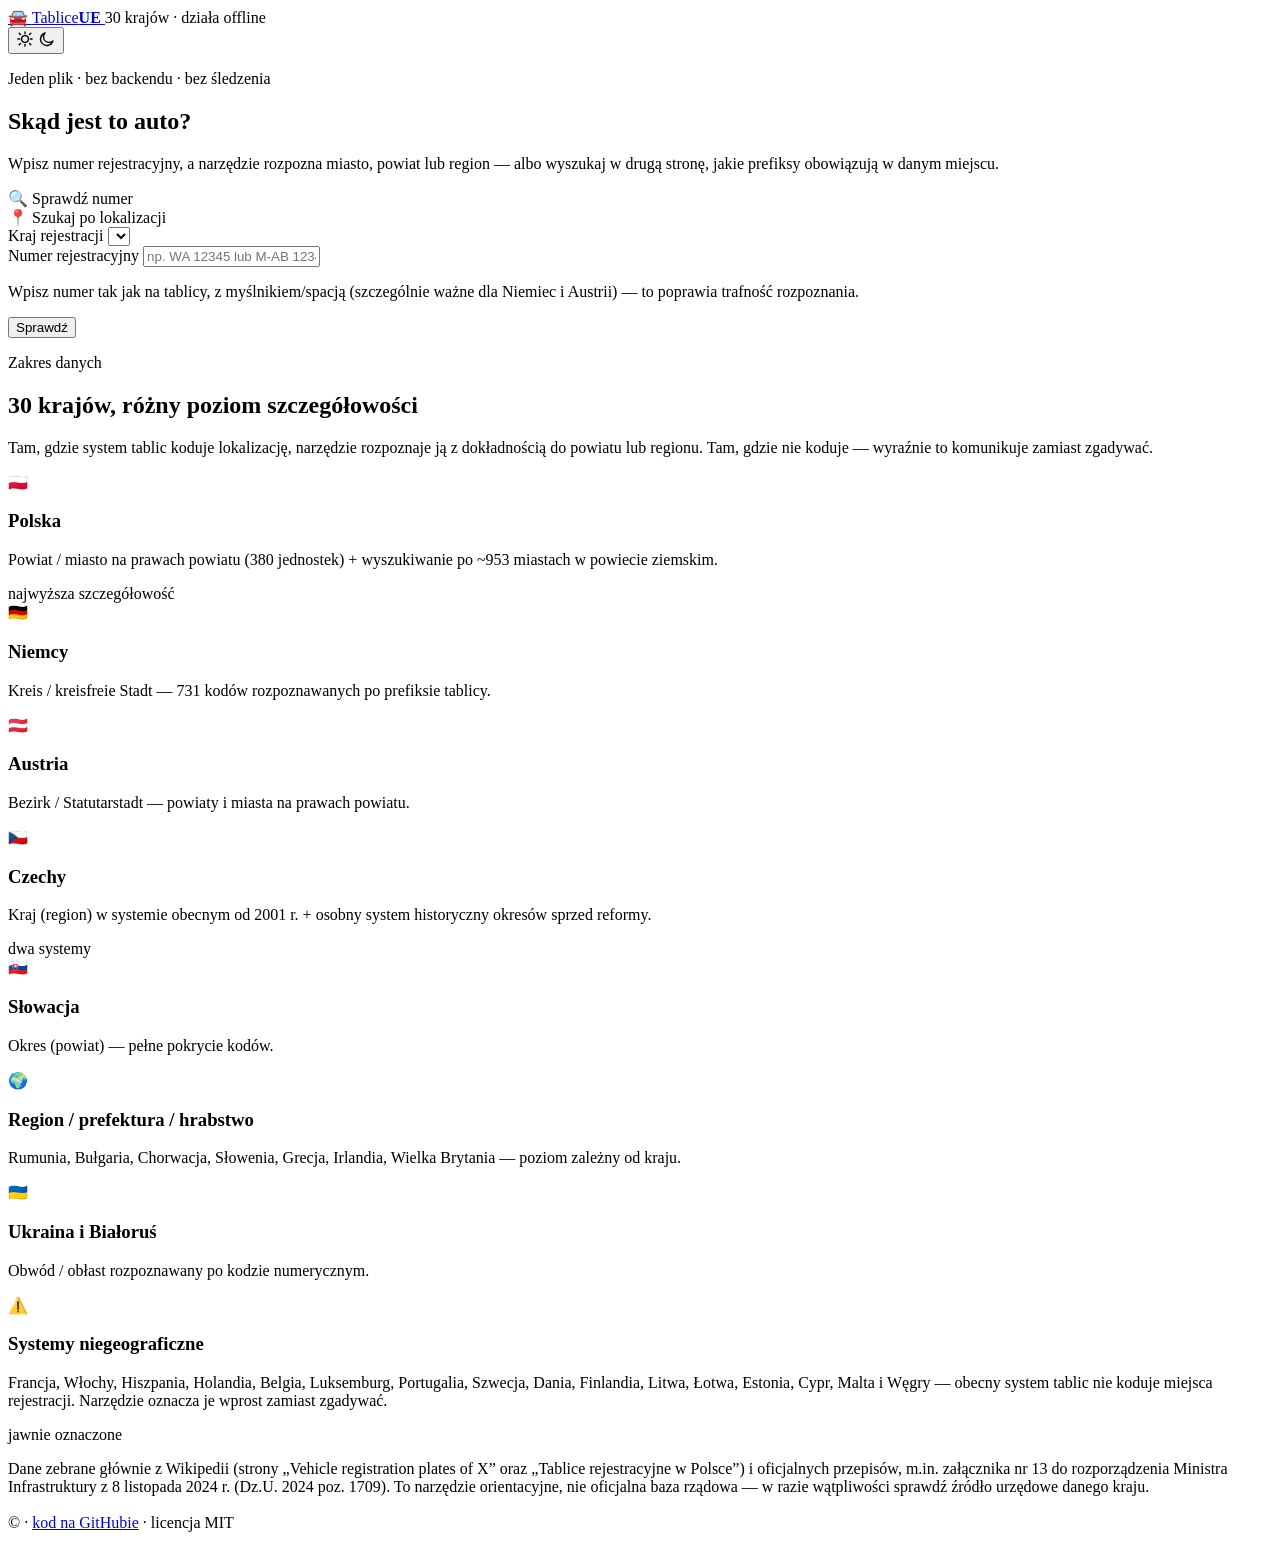
==== shell.html @ 781f21df "Add files via upload" ====
<!DOCTYPE html>
<html lang="pl">
<head>
  <meta charset="UTF-8" />
  <meta name="viewport" content="width=device-width, initial-scale=1.0, maximum-scale=1" />
  <title>Tablice UE — sprawdź skąd jest auto</title>
  <meta name="description" content="Offline'owe narzędzie do rozpoznawania lokalizacji po numerze rejestracyjnym w 30 krajach Europy — i wyszukiwania w drugą stronę." />

  <!-- ===========================================================
       FONTY — Google Fonts: Inter (tekst) + Red Hat Display (nagłówki) + JetBrains Mono (kod/plakietki)
       Aby zmienić font, podmień linki poniżej oraz zmienne
       --font-heading / --font-body / --font-mono w <style>.
       Uwaga: jeśli brak internetu, przeglądarka użyje fontów systemowych (fallback w --font-*).
  ============================================================ -->
  <link rel="preconnect" href="https://fonts.googleapis.com" />
  <link rel="preconnect" href="https://fonts.gstatic.com" crossorigin />
  <link
    href="https://fonts.googleapis.com/css2?family=Red+Hat+Display:wght@500;600;700;800&family=Inter:wght@400;500;600;700&family=JetBrains+Mono:wght@400;500;700&display=swap"
    rel="stylesheet"
  />

  <style>
/*__STYLE__*/
  </style>

  <!-- ===========================================================
       ANTY-FOUC: ustawia motyw PRZED wyrenderowaniem <body>,
       żeby uniknąć "mrugnięcia" jasnym tłem przy starcie w dark mode.
       Klucz musi być zsynchronizowany z STORAGE_KEY w <script> na dole.
  ============================================================ -->
  <script>
    (function () {
      var saved = localStorage.getItem('tablice-ue-theme');
      var theme = saved || (window.matchMedia('(prefers-color-scheme: dark)').matches ? 'dark' : 'light');
      document.documentElement.setAttribute('data-theme', theme);
    })();
  </script>
</head>
<body>

  <!-- ===========================================================
       NAWIGACJA + PRZEŁĄCZNIK MOTYWU (Dark/Light)
       data-theme na <html> jest ustawiane przez script na dole strony.
  ============================================================ -->
  <header class="navbar">
    <div class="navbar__inner container">
      <a href="#top" class="navbar__logo" aria-label="Tablice UE — strona główna">
        <span class="navbar__logo-mark" aria-hidden="true">🚘</span>
        <span>Tablice<strong>UE</strong></span>
      </a>

      <span class="navbar__meta">30 krajów · działa offline</span>

      <div class="navbar__actions">
        <button
          id="theme-toggle"
          class="theme-toggle"
          type="button"
          aria-pressed="false"
          aria-label="Przełącz tryb ciemny/jasny"
        >
          <svg class="theme-toggle__icon theme-toggle__icon--sun" width="18" height="18" viewBox="0 0 24 24" fill="none" aria-hidden="true">
            <circle cx="12" cy="12" r="4.5" stroke="currentColor" stroke-width="1.8"/>
            <path d="M12 2.5v2.5M12 19v2.5M4.2 4.2l1.8 1.8M18 18l1.8 1.8M2.5 12H5M19 12h2.5M4.2 19.8L6 18M18 6l1.8-1.8" stroke="currentColor" stroke-width="1.8" stroke-linecap="round"/>
          </svg>
          <svg class="theme-toggle__icon theme-toggle__icon--moon" width="18" height="18" viewBox="0 0 24 24" fill="none" aria-hidden="true">
            <path d="M20 14.5A8.5 8.5 0 1 1 9.5 4a7 7 0 0 0 10.5 10.5Z" stroke="currentColor" stroke-width="1.8" stroke-linejoin="round"/>
          </svg>
        </button>
      </div>
    </div>
  </header>

  <main id="top">

    <!-- ===========================================================
         HERO
    ============================================================ -->
    <section class="hero" id="hero">
      <div class="hero__bg" aria-hidden="true"></div>

      <div class="container hero__inner">
        <p class="eyebrow">
          <span class="eyebrow__dot" aria-hidden="true"></span>
          Jeden plik · bez backendu · bez śledzenia
        </p>

        <h1 class="hero__title">
          Skąd jest to <span class="hero__title-accent">auto?</span>
        </h1>

        <p class="hero__subtitle">
          Wpisz numer rejestracyjny, a narzędzie rozpozna miasto, powiat lub region —
          albo wyszukaj w drugą stronę, jakie prefiksy obowiązują w danym miejscu.
        </p>
      </div>
    </section>

    <!-- ===========================================================
         NARZĘDZIE — karta z zakładkami (Sprawdź numer / Szukaj po lokalizacji)
         Cała logika w script.js. Aby dodać kolejną zakładkę, skopiuj wzorzec
         .tab + .tab-content i podepnij pod obsługę zakładek w script.js.
    ============================================================ -->
    <section class="tool container">
      <div class="tool-card">

        <div class="tabs" role="tablist" aria-label="Tryb wyszukiwania">
          <div class="tab active" data-tab="forward" role="tab" aria-selected="true">🔍 Sprawdź numer</div>
          <div class="tab" data-tab="reverse" role="tab" aria-selected="false">📍 Szukaj po lokalizacji</div>
        </div>

        <!-- ZAKŁADKA: SPRAWDŹ NUMER -->
        <div id="tab-forward" class="tab-content">
          <div class="field">
            <label for="country-fwd">Kraj rejestracji</label>
            <select id="country-fwd"></select>
          </div>
          <div class="field">
            <label for="plate-input">Numer rejestracyjny</label>
            <input type="text" id="plate-input" placeholder="np. WA 12345 lub M-AB 1234" autocapitalize="characters" />
            <p class="field__hint">Wpisz numer tak jak na tablicy, z myślnikiem/spacją (szczególnie ważne dla Niemiec i Austrii) — to poprawia trafność rozpoznania.</p>
          </div>
          <button class="btn btn--primary" id="btn-check" type="button">Sprawdź</button>
          <div id="country-meta-fwd" class="country-meta"></div>
          <div id="fwd-result" class="result"></div>
        </div>

        <!-- ZAKŁADKA: SZUKAJ PO LOKALIZACJI -->
        <div id="tab-reverse" class="tab-content" hidden>
          <div class="field">
            <label for="country-rev">Kraj</label>
            <select id="country-rev"></select>
          </div>
          <div id="cz-toggle" class="toggle-hist" hidden>
            <button data-mode="modern" class="active" type="button">System obecny (region)</button>
            <button data-mode="historical" type="button">System historyczny (miasto/powiat)</button>
          </div>
          <div class="field" style="margin-top: var(--space-3);">
            <label for="loc-search">Miasto / powiat / region</label>
            <input type="text" id="loc-search" placeholder="zacznij pisać nazwę..." />
          </div>
          <div id="rev-meta" class="country-meta" hidden></div>

          <div class="tool-card tool-card--list">
            <div id="rev-list" class="list"></div>
          </div>
        </div>

      </div>
    </section>

    <!-- ===========================================================
         BENTO GRID — zakres krajów
         Karty podsumowują poziom szczegółowości danych per kraj/grupa krajów.
         Aby dodać kraj, skopiuj .bento-card i umieść w .bento-grid.
    ============================================================ -->
    <section class="section" id="zakres">
      <div class="container">
        <div class="section__header">
          <p class="section__label">Zakres danych</p>
          <h2 class="section__title">30 krajów, różny poziom szczegółowości</h2>
          <p class="section__desc">
            Tam, gdzie system tablic koduje lokalizację, narzędzie rozpoznaje ją
            z dokładnością do powiatu lub regionu. Tam, gdzie nie koduje —
            wyraźnie to komunikuje zamiast zgadywać.
          </p>
        </div>

        <div class="bento-grid">
          <article class="bento-card">
            <div class="bento-card__flag" aria-hidden="true">🇵🇱</div>
            <h3>Polska</h3>
            <p>Powiat / miasto na prawach powiatu (380 jednostek) + wyszukiwanie po ~953 miastach w powiecie ziemskim.</p>
            <span class="bento-card__tag">najwyższa szczegółowość</span>
          </article>

          <article class="bento-card">
            <div class="bento-card__flag" aria-hidden="true">🇩🇪</div>
            <h3>Niemcy</h3>
            <p>Kreis / kreisfreie Stadt — 731 kodów rozpoznawanych po prefiksie tablicy.</p>
          </article>

          <article class="bento-card">
            <div class="bento-card__flag" aria-hidden="true">🇦🇹</div>
            <h3>Austria</h3>
            <p>Bezirk / Statutarstadt — powiaty i miasta na prawach powiatu.</p>
          </article>

          <article class="bento-card">
            <div class="bento-card__flag" aria-hidden="true">🇨🇿</div>
            <h3>Czechy</h3>
            <p>Kraj (region) w systemie obecnym od 2001 r. + osobny system historyczny okresów sprzed reformy.</p>
            <span class="bento-card__tag">dwa systemy</span>
          </article>

          <article class="bento-card">
            <div class="bento-card__flag" aria-hidden="true">🇸🇰</div>
            <h3>Słowacja</h3>
            <p>Okres (powiat) — pełne pokrycie kodów.</p>
          </article>

          <article class="bento-card">
            <div class="bento-card__flag" aria-hidden="true">🌍</div>
            <h3>Region / prefektura / hrabstwo</h3>
            <p>Rumunia, Bułgaria, Chorwacja, Słowenia, Grecja, Irlandia, Wielka Brytania — poziom zależny od kraju.</p>
          </article>

          <article class="bento-card">
            <div class="bento-card__flag" aria-hidden="true">🇺🇦</div>
            <h3>Ukraina i Białoruś</h3>
            <p>Obwód / obłast rozpoznawany po kodzie numerycznym.</p>
          </article>

          <article class="bento-card bento-card--wide" style="grid-column: span 2;">
            <div class="bento-card__flag" aria-hidden="true">⚠️</div>
            <h3>Systemy niegeograficzne</h3>
            <p>
              Francja, Włochy, Hiszpania, Holandia, Belgia, Luksemburg, Portugalia, Szwecja, Dania,
              Finlandia, Litwa, Łotwa, Estonia, Cypr, Malta i Węgry — obecny system tablic nie koduje
              miejsca rejestracji. Narzędzie oznacza je wprost zamiast zgadywać.
            </p>
            <span class="bento-card__tag">jawnie oznaczone</span>
          </article>
        </div>
      </div>
    </section>

  </main>

  <!-- ===========================================================
       STOPKA
  ============================================================ -->
  <footer class="footer" id="footer">
    <div class="container">
      <p>
        Dane zebrane głównie z Wikipedii (strony „Vehicle registration plates of X” oraz
        „Tablice rejestracyjne w Polsce”) i oficjalnych przepisów, m.in. załącznika nr 13
        do rozporządzenia Ministra Infrastruktury z 8 listopada 2024 r. (Dz.U. 2024 poz. 1709).
        To narzędzie orientacyjne, nie oficjalna baza rządowa — w razie wątpliwości sprawdź
        źródło urzędowe danego kraju.
        <br /><br />
        © <span id="year"></span> ·
        <a href="https://github.com/pwasiak30/tablice-rejestracyjne" target="_blank" rel="noopener noreferrer">kod na GitHubie</a>
        · licencja MIT
      </p>
    </div>
  </footer>

  <!-- ===========================================================
       DANE — osadzone jako JSON, żeby cała aplikacja działała
       offline z jednego pliku (bez fetch/backendu).
       Źródło: data.json (generowane przez build_poland.py / build_all.py).
  ============================================================ -->
  <script id="plate-data" type="application/json">__DATA__</script>

  <script>
/*__SCRIPT__*/
  </script>
</body>
</html>
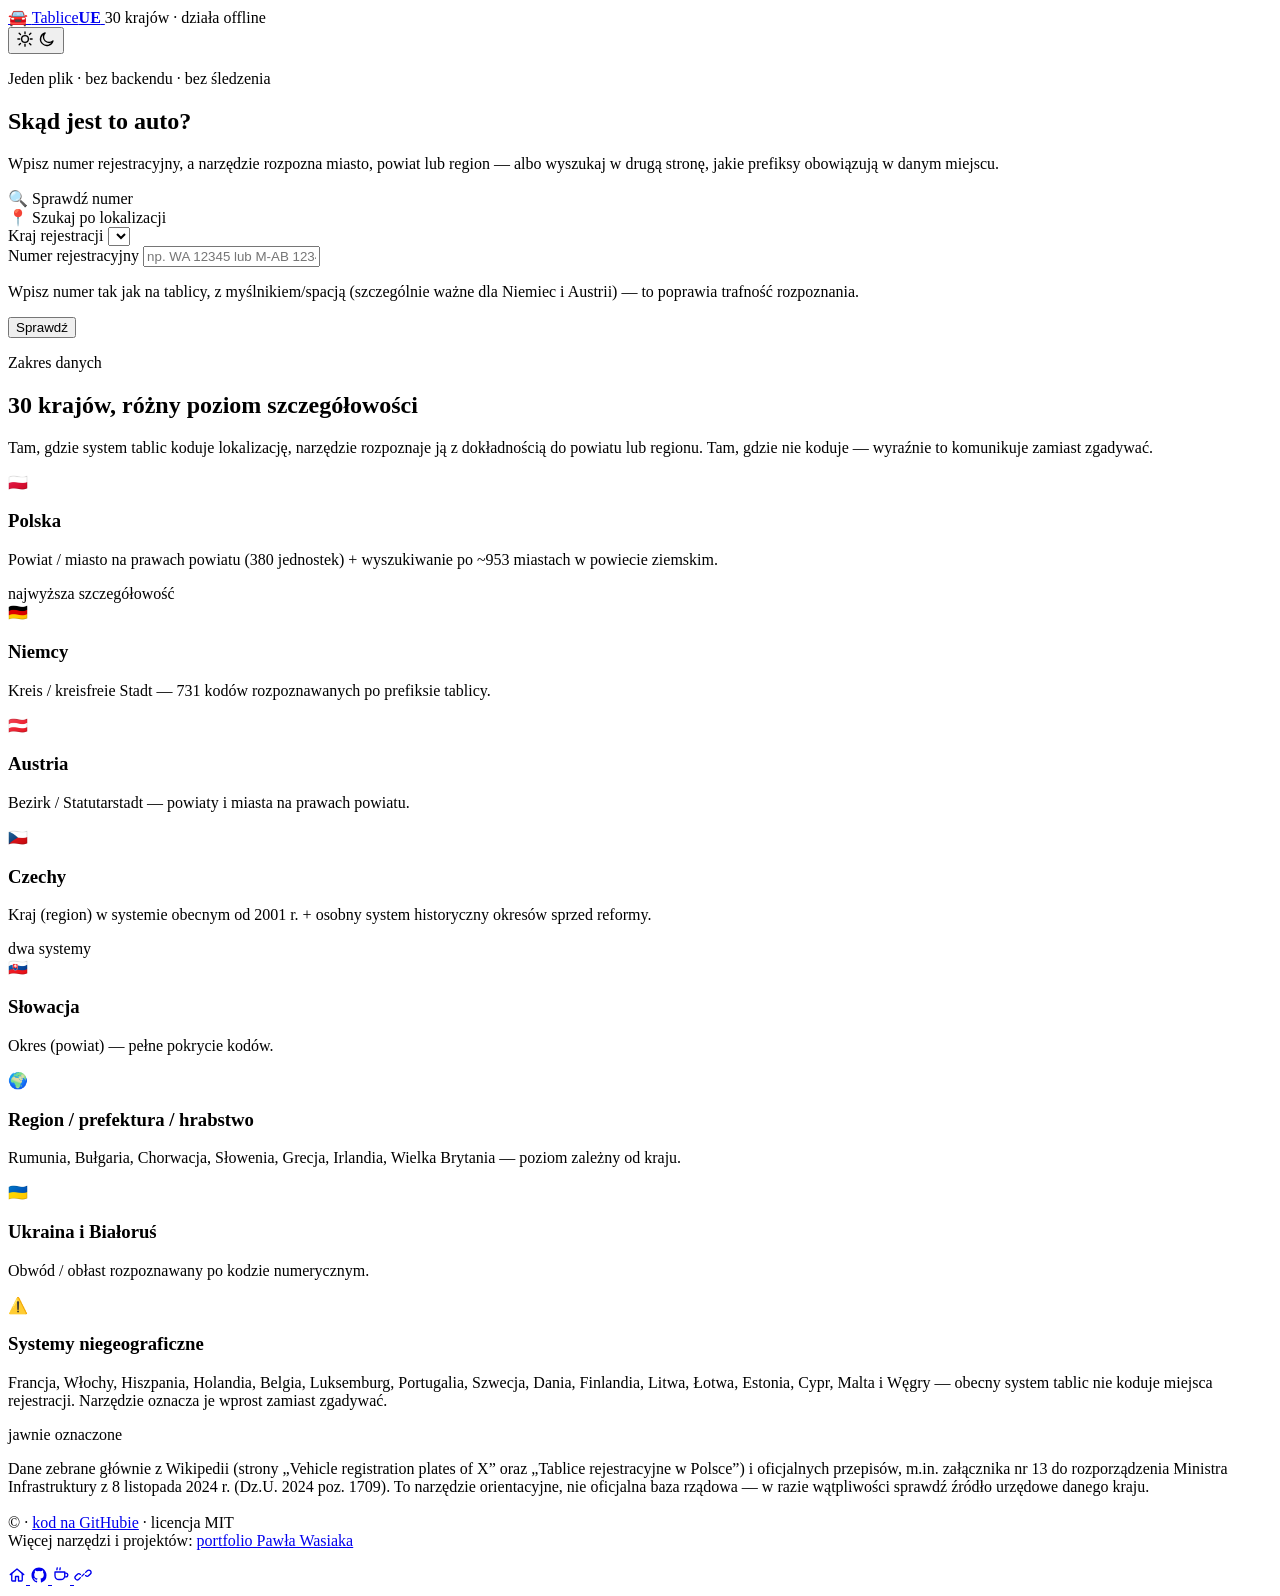
==== commit 56d52947: "Add files via upload" ====
--- a/shell.html
+++ b/shell.html
@@ -242,9 +242,34 @@
         © <span id="year"></span> ·
         <a href="https://github.com/pwasiak30/tablice-rejestracyjne" target="_blank" rel="noopener noreferrer">kod na GitHubie</a>
         · licencja MIT
+        <br />
+        <span class="footer__portfolio">
+          Więcej narzędzi i projektów: <a href="https://pwasiak30.github.io/pawel-wasiak-portfolio/" target="_blank" rel="noopener noreferrer">portfolio Pawła Wasiaka</a>
+        </span>
       </p>
     </div>
   </footer>
+
+  <!-- ===========================================================
+       PŁYWAK Z LINKAMI (link-dock)
+       Stały element w prawym dolnym rogu, obecny na każdej stronie
+       zgodnie z odgórnym stylem projektu (wzorem linktree.wasiakpawel.pl).
+       Aby dodać/zmienić link, skopiuj wzorzec .link-dock__item.
+  ============================================================ -->
+  <nav class="link-dock" aria-label="Szybkie linki">
+    <a class="link-dock__item" href="https://pwasiak30.github.io/pawel-wasiak-portfolio/" target="_blank" rel="noopener noreferrer" aria-label="Portfolio / strona główna" title="Portfolio">
+      <svg width="18" height="18" viewBox="0 0 24 24" fill="none" aria-hidden="true"><path d="M3 11.5 12 4l9 7.5" stroke="currentColor" stroke-width="1.8" stroke-linecap="round" stroke-linejoin="round"/><path d="M5 10v9a1 1 0 0 0 1 1h4v-6h4v6h4a1 1 0 0 0 1-1v-9" stroke="currentColor" stroke-width="1.8" stroke-linecap="round" stroke-linejoin="round"/></svg>
+    </a>
+    <a class="link-dock__item" href="https://github.com/pwasiak30" target="_blank" rel="noopener noreferrer" aria-label="GitHub" title="GitHub">
+      <svg width="18" height="18" viewBox="0 0 24 24" fill="none" aria-hidden="true"><path d="M12 2C6.48 2 2 6.58 2 12.2c0 4.5 2.87 8.32 6.84 9.67.5.1.68-.22.68-.5v-1.75c-2.78.62-3.37-1.37-3.37-1.37-.46-1.2-1.11-1.52-1.11-1.52-.91-.64.07-.63.07-.63 1 .07 1.53 1.05 1.53 1.05.9 1.57 2.34 1.12 2.91.86.09-.67.35-1.12.64-1.38-2.22-.26-4.56-1.14-4.56-5.07 0-1.12.39-2.04 1.03-2.76-.1-.26-.45-1.31.1-2.72 0 0 .84-.28 2.75 1.05a9.3 9.3 0 0 1 5 0c1.9-1.33 2.74-1.05 2.74-1.05.56 1.41.21 2.46.1 2.72.65.72 1.03 1.64 1.03 2.76 0 3.94-2.34 4.8-4.57 5.06.36.32.68.94.68 1.9v2.82c0 .28.18.61.69.5A10.03 10.03 0 0 0 22 12.2C22 6.58 17.52 2 12 2Z" fill="currentColor"/></svg>
+    </a>
+    <a class="link-dock__item" href="https://suppi.pl/pawelwasiak" target="_blank" rel="noopener noreferrer" aria-label="Postaw kawę (Suppi)" title="Postaw kawę">
+      <svg width="18" height="18" viewBox="0 0 24 24" fill="none" aria-hidden="true"><path d="M4 8h13v5a5 5 0 0 1-5 5H9a5 5 0 0 1-5-5V8Z" stroke="currentColor" stroke-width="1.8" stroke-linejoin="round"/><path d="M17 9.5h1.5a2.5 2.5 0 0 1 0 5H17" stroke="currentColor" stroke-width="1.8" stroke-linecap="round"/><path d="M7 2.5c-.5 1 0 1.5-.5 2.5M11 2.5c-.5 1 0 1.5-.5 2.5" stroke="currentColor" stroke-width="1.8" stroke-linecap="round"/></svg>
+    </a>
+    <a class="link-dock__item link-dock__item--accent" href="https://linktree.wasiakpawel.pl/" target="_blank" rel="noopener noreferrer" aria-label="Pełny linktree" title="Wszystkie linki">
+      <svg width="18" height="18" viewBox="0 0 24 24" fill="none" aria-hidden="true"><path d="M10.5 13.5 13.5 10.5" stroke="currentColor" stroke-width="1.8" stroke-linecap="round"/><path d="M8.5 15.5 6.4 17.6a3 3 0 0 1-4.24-4.24L4.3 11.2a3 3 0 0 1 4.24 0" stroke="currentColor" stroke-width="1.8" stroke-linecap="round" stroke-linejoin="round"/><path d="M15.5 8.5l2.1-2.1a3 3 0 1 1 4.24 4.24L19.7 12.8a3 3 0 0 1-4.24 0" stroke="currentColor" stroke-width="1.8" stroke-linecap="round" stroke-linejoin="round"/></svg>
+    </a>
+  </nav>
 
   <!-- ===========================================================
        DANE — osadzone jako JSON, żeby cała aplikacja działała
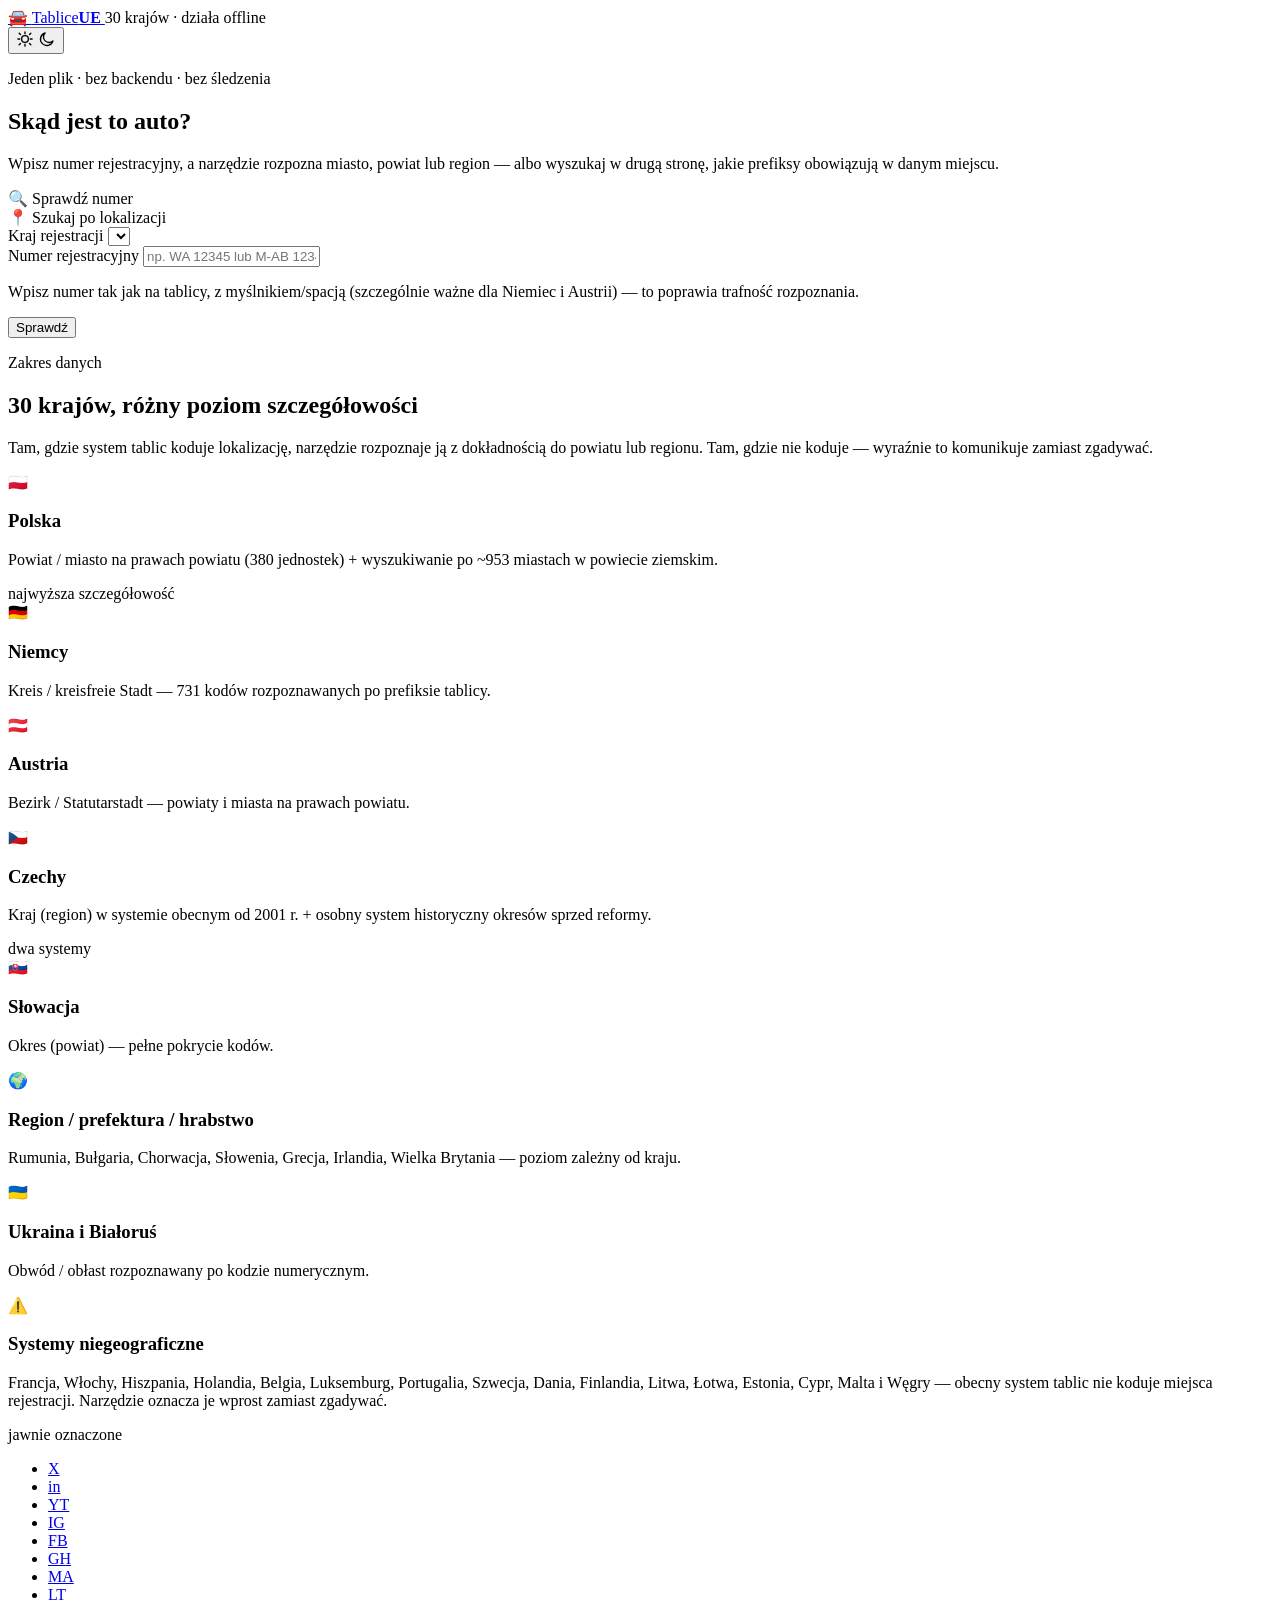
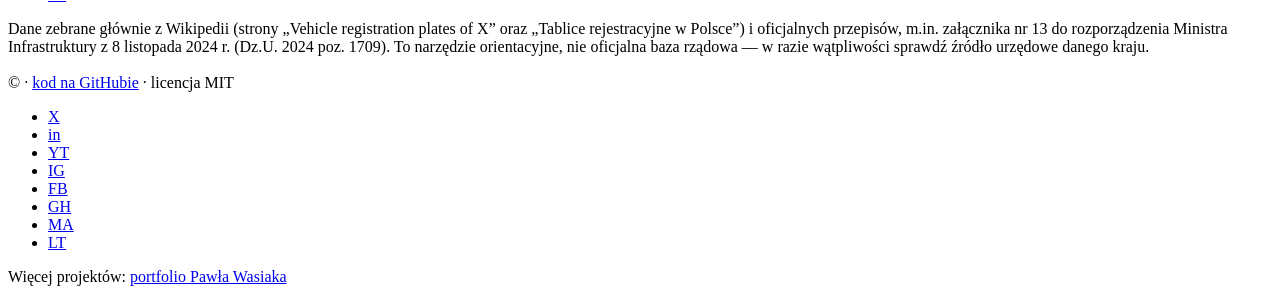
==== commit a5aea385: "Add files via upload" ====
--- a/shell.html
+++ b/shell.html
@@ -228,6 +228,28 @@
   </main>
 
   <!-- ===========================================================
+       SOCIAL FAB — stały, statyczny pasek z linkami autora.
+       OBOWIĄZKOWY na każdej stronie w tym design systemie (patrz
+       claude/styl-wizualny.md w projekcie „Projekty spoza psychologii").
+       Bez JS do rozwijania — zwykła lista linków, zawsze widoczna.
+       Mobile: pigułka na dole. Desktop (≥768px): pionowa kolumna
+       przy lewej krawędzi. Ten sam zestaw linków jest też w stopce
+       (.social-links) — przy zmianie zaktualizuj OBA miejsca.
+  ============================================================ -->
+  <nav class="social-fab" aria-label="Media społecznościowe">
+    <ul class="social-fab__list">
+      <li><a class="social-fab__link" href="https://x.com/wasiak_dsm" target="_blank" rel="noopener noreferrer" aria-label="X (Twitter)">X</a></li>
+      <li><a class="social-fab__link" href="https://www.linkedin.com/in/pwasiak30" target="_blank" rel="noopener noreferrer" aria-label="LinkedIn">in</a></li>
+      <li><a class="social-fab__link" href="https://www.youtube.com/@psychologia.wasiak" target="_blank" rel="noopener noreferrer" aria-label="YouTube">YT</a></li>
+      <li><a class="social-fab__link" href="https://www.instagram.com/psychologia.wasiak/" target="_blank" rel="noopener noreferrer" aria-label="Instagram">IG</a></li>
+      <li><a class="social-fab__link" href="https://www.facebook.com/psychologia.wasiak" target="_blank" rel="noopener noreferrer" aria-label="Facebook">FB</a></li>
+      <li><a class="social-fab__link" href="https://github.com/pwasiak30" target="_blank" rel="noopener noreferrer" aria-label="GitHub">GH</a></li>
+      <li><a class="social-fab__link" href="https://mastodon.social/@s3in610" target="_blank" rel="noopener noreferrer" aria-label="Mastodon">MA</a></li>
+      <li><a class="social-fab__link" href="https://linktree.wasiakpawel.pl/" target="_blank" rel="noopener noreferrer" aria-label="Linktree">LT</a></li>
+    </ul>
+  </nav>
+
+  <!-- ===========================================================
        STOPKA
   ============================================================ -->
   <footer class="footer" id="footer">
@@ -242,34 +264,24 @@
         © <span id="year"></span> ·
         <a href="https://github.com/pwasiak30/tablice-rejestracyjne" target="_blank" rel="noopener noreferrer">kod na GitHubie</a>
         · licencja MIT
-        <br />
-        <span class="footer__portfolio">
-          Więcej narzędzi i projektów: <a href="https://pwasiak30.github.io/pawel-wasiak-portfolio/" target="_blank" rel="noopener noreferrer">portfolio Pawła Wasiaka</a>
-        </span>
       </p>
+
+      <!-- Rząd ikon social — ten sam zestaw co .social-fab powyżej -->
+      <ul class="social-links" aria-label="Media społecznościowe">
+        <li><a class="social-links__link" href="https://x.com/wasiak_dsm" target="_blank" rel="noopener noreferrer" aria-label="X (Twitter)">X</a></li>
+        <li><a class="social-links__link" href="https://www.linkedin.com/in/pwasiak30" target="_blank" rel="noopener noreferrer" aria-label="LinkedIn">in</a></li>
+        <li><a class="social-links__link" href="https://www.youtube.com/@psychologia.wasiak" target="_blank" rel="noopener noreferrer" aria-label="YouTube">YT</a></li>
+        <li><a class="social-links__link" href="https://www.instagram.com/psychologia.wasiak/" target="_blank" rel="noopener noreferrer" aria-label="Instagram">IG</a></li>
+        <li><a class="social-links__link" href="https://www.facebook.com/psychologia.wasiak" target="_blank" rel="noopener noreferrer" aria-label="Facebook">FB</a></li>
+        <li><a class="social-links__link" href="https://github.com/pwasiak30" target="_blank" rel="noopener noreferrer" aria-label="GitHub">GH</a></li>
+        <li><a class="social-links__link" href="https://mastodon.social/@s3in610" target="_blank" rel="noopener noreferrer" aria-label="Mastodon">MA</a></li>
+        <li><a class="social-links__link" href="https://linktree.wasiakpawel.pl/" target="_blank" rel="noopener noreferrer" aria-label="Linktree">LT</a></li>
+      </ul>
+
+      <!-- Odwołanie tekstowe do portfolio — obowiązkowe, pod linią copyright -->
+      <p class="footer__portfolio">Więcej projektów: <a href="https://linktree.wasiakpawel.pl/" target="_blank" rel="noopener noreferrer">portfolio Pawła Wasiaka</a></p>
     </div>
   </footer>
-
-  <!-- ===========================================================
-       PŁYWAK Z LINKAMI (link-dock)
-       Stały element w prawym dolnym rogu, obecny na każdej stronie
-       zgodnie z odgórnym stylem projektu (wzorem linktree.wasiakpawel.pl).
-       Aby dodać/zmienić link, skopiuj wzorzec .link-dock__item.
-  ============================================================ -->
-  <nav class="link-dock" aria-label="Szybkie linki">
-    <a class="link-dock__item" href="https://pwasiak30.github.io/pawel-wasiak-portfolio/" target="_blank" rel="noopener noreferrer" aria-label="Portfolio / strona główna" title="Portfolio">
-      <svg width="18" height="18" viewBox="0 0 24 24" fill="none" aria-hidden="true"><path d="M3 11.5 12 4l9 7.5" stroke="currentColor" stroke-width="1.8" stroke-linecap="round" stroke-linejoin="round"/><path d="M5 10v9a1 1 0 0 0 1 1h4v-6h4v6h4a1 1 0 0 0 1-1v-9" stroke="currentColor" stroke-width="1.8" stroke-linecap="round" stroke-linejoin="round"/></svg>
-    </a>
-    <a class="link-dock__item" href="https://github.com/pwasiak30" target="_blank" rel="noopener noreferrer" aria-label="GitHub" title="GitHub">
-      <svg width="18" height="18" viewBox="0 0 24 24" fill="none" aria-hidden="true"><path d="M12 2C6.48 2 2 6.58 2 12.2c0 4.5 2.87 8.32 6.84 9.67.5.1.68-.22.68-.5v-1.75c-2.78.62-3.37-1.37-3.37-1.37-.46-1.2-1.11-1.52-1.11-1.52-.91-.64.07-.63.07-.63 1 .07 1.53 1.05 1.53 1.05.9 1.57 2.34 1.12 2.91.86.09-.67.35-1.12.64-1.38-2.22-.26-4.56-1.14-4.56-5.07 0-1.12.39-2.04 1.03-2.76-.1-.26-.45-1.31.1-2.72 0 0 .84-.28 2.75 1.05a9.3 9.3 0 0 1 5 0c1.9-1.33 2.74-1.05 2.74-1.05.56 1.41.21 2.46.1 2.72.65.72 1.03 1.64 1.03 2.76 0 3.94-2.34 4.8-4.57 5.06.36.32.68.94.68 1.9v2.82c0 .28.18.61.69.5A10.03 10.03 0 0 0 22 12.2C22 6.58 17.52 2 12 2Z" fill="currentColor"/></svg>
-    </a>
-    <a class="link-dock__item" href="https://suppi.pl/pawelwasiak" target="_blank" rel="noopener noreferrer" aria-label="Postaw kawę (Suppi)" title="Postaw kawę">
-      <svg width="18" height="18" viewBox="0 0 24 24" fill="none" aria-hidden="true"><path d="M4 8h13v5a5 5 0 0 1-5 5H9a5 5 0 0 1-5-5V8Z" stroke="currentColor" stroke-width="1.8" stroke-linejoin="round"/><path d="M17 9.5h1.5a2.5 2.5 0 0 1 0 5H17" stroke="currentColor" stroke-width="1.8" stroke-linecap="round"/><path d="M7 2.5c-.5 1 0 1.5-.5 2.5M11 2.5c-.5 1 0 1.5-.5 2.5" stroke="currentColor" stroke-width="1.8" stroke-linecap="round"/></svg>
-    </a>
-    <a class="link-dock__item link-dock__item--accent" href="https://linktree.wasiakpawel.pl/" target="_blank" rel="noopener noreferrer" aria-label="Pełny linktree" title="Wszystkie linki">
-      <svg width="18" height="18" viewBox="0 0 24 24" fill="none" aria-hidden="true"><path d="M10.5 13.5 13.5 10.5" stroke="currentColor" stroke-width="1.8" stroke-linecap="round"/><path d="M8.5 15.5 6.4 17.6a3 3 0 0 1-4.24-4.24L4.3 11.2a3 3 0 0 1 4.24 0" stroke="currentColor" stroke-width="1.8" stroke-linecap="round" stroke-linejoin="round"/><path d="M15.5 8.5l2.1-2.1a3 3 0 1 1 4.24 4.24L19.7 12.8a3 3 0 0 1-4.24 0" stroke="currentColor" stroke-width="1.8" stroke-linecap="round" stroke-linejoin="round"/></svg>
-    </a>
-  </nav>
 
   <!-- ===========================================================
        DANE — osadzone jako JSON, żeby cała aplikacja działała
